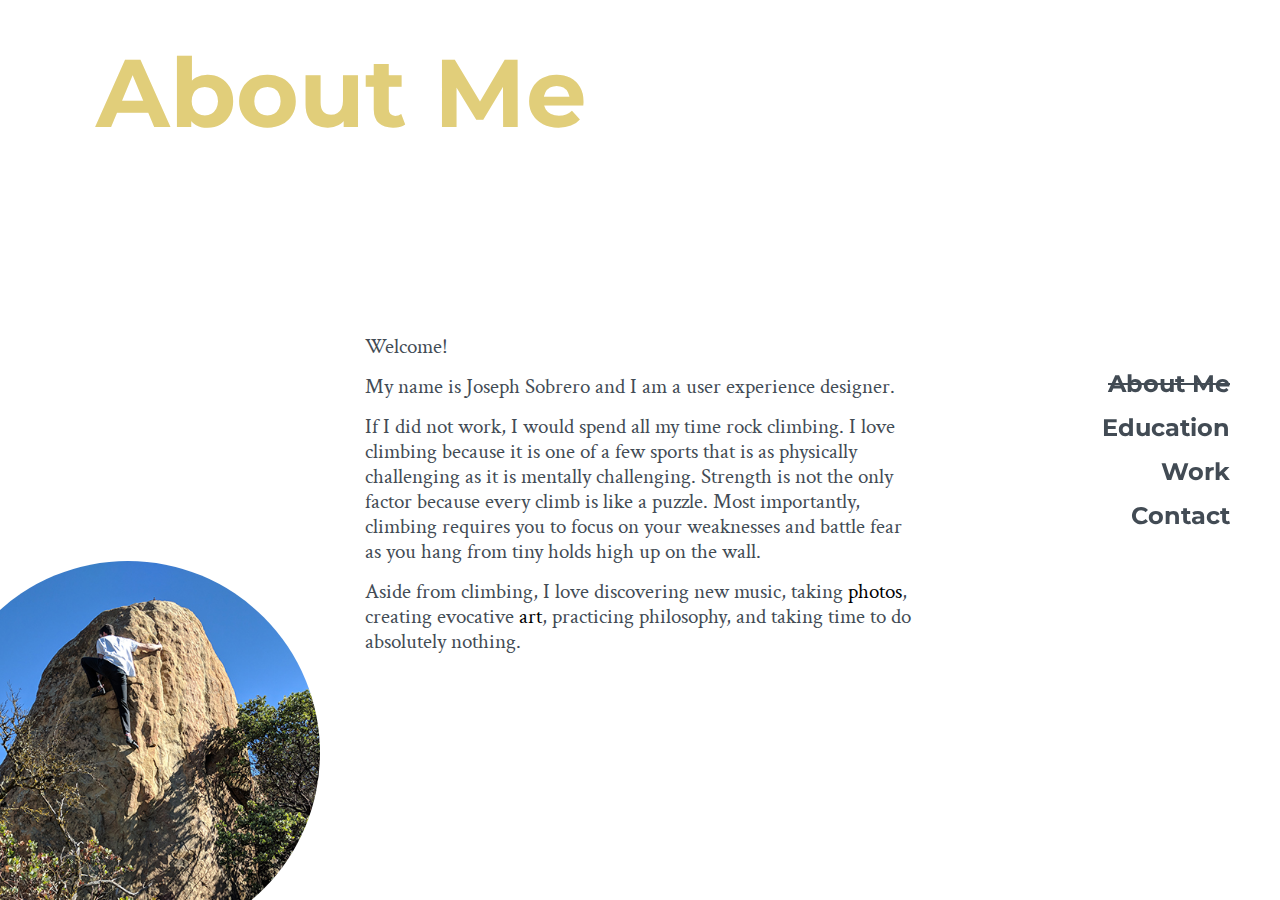
==== index.html @ 1c954d23 "rename photo styles and script to sub, add art page" ====
<!DOCTYPE html>
<html>
<head>
    <!-- META -->
    <meta charset="UTF-8">
    <meta name=viewport content="width=device-width, initial-scale=1">

    <!-- ICON -->
    <link rel="icon" href="images/logo.png">

    <title>Joseph Sobrero's Portfolio</title>

    <!-- CSS -->
    <link rel="stylesheet" type="text/css" href="style.css">

    <!-- JQUERY -->
    <script src="jquery-3.2.1.min.js"></script>

    <!-- JAVASCRIPT -->
    <script src="script.js?newversion"></script>

    <!-- FONTS -->
    <link href="https://fonts.googleapis.com/css?family=Montserrat:400,700" rel="stylesheet">
    <link href="https://fonts.googleapis.com/css?family=Crimson+Text:400,700" rel="stylesheet">
</head>
<body>

    <!-- NAV -->
    <nav>
        <p id="about-b">About Me</p>
        <p id="edu-b">Education</p>
        <p id="work-b">Work</p>
        <p id="contact-b">Contact</p>
    </nav>

    <!-- CONTENT -->
    <div class="center" id="about">
        <h1>About Me</h1>
        <div class="image-box">
            <img src="images/me.jpg" alt="Joseph Sobrero climbing">
        </div>
        <div class="content">
            <div class="text">
                <p>Welcome!</p>
                <p>My name is Joseph Sobrero and I am a user experience designer.</p>
                <p>If I did not work, I would spend all my time rock climbing. I love climbing because it is one
                    of a few sports that is as physically challenging as it is mentally challenging.
                    Strength is not the only factor because every climb is like a puzzle.
                    Most importantly, climbing requires you to focus on your weaknesses and battle
                    fear as you hang from tiny holds high up on the wall.</p>
                <p>Aside from climbing, I love discovering new music, taking <a href="photography.html">photos</a>, creating evocative <a href="art.html">art</a>, practicing philosophy, and
                    taking time to do absolutely nothing.</p>
            </div>
        </div>
    </div>
    <div class="center" id="edu" style="display:none;">
        <h1>Education</h1>
        <div class="image-box">
            <img src="images/poly.png" alt="California Polytechnic State University San Luis Obispo Logo">
        </div>
        <div class="content">
            <div class="text">
                <p class="no-margin"><span class="ital">Major:</span> Graphic Communication</p>
                <p class="no-margin"><span class="ital">Concentration:</span> Web &amp Digital Media</p>
                <p class="no-margin"><span class="ital">Minor:</span> Philosophy (completed)</p>
                <p class="no-margin"><span class="ital">Minor:</span> Computer Science</p>
                <p><span class="ital">Expected Graduation:</span> June 2019</p>
                <p>Cal Poly's Graphic Communication major offers amazing classes many of which are essential for user
                    experience design.
                </p>
                <p>Near the end of my first year at Cal Poly I found myself curious about programming, so after creating
                    my first website I decided pursue a computer science minor.
                </p>
                <p>Also, being interested in entrepreneurship and having a strong passion for philosohpy, I decided
                to pick up a minor in philosophy as well.</p>
            </div>
        </div>
    </div>
    <div class="center" id="work" style="display:none;">
        <h1>Work</h1>
        <div class="content"></div>
    </div>
    <div class="center" id="contact" style="display:none;">
        <h1>Contact</h1>
        <div class="content"></div>
    </div>
</body>
</html>
---- style.css ----
/*
   CSS3 RESET
   http://meyerweb.com/eric/tools/css/reset/
   v2.0 | 20110126
   License: none (public domain)
*/
html, body, div, span, applet, object, iframe,
h1, h2, h3, h4, h5, h6, p, blockquote, pre,
a, abbr, acronym, address, big, cite, code,
del, dfn, em, img, ins, kbd, q, s, samp,
small, strike, strong, sub, sup, tt, var,
b, u, i, center,
dl, dt, dd, ol, ul, li,
fieldset, form, label, legend,
table, caption, tbody, tfoot, thead, tr, th, td,
article, aside, canvas, details, embed,
figure, figcaption, footer, header, hgroup,
menu, nav, output, ruby, section, summary,
time, mark, audio, video {
  margin: 0;
  padding: 0;
  border: 0;
  font-size: 100%;
  font: inherit;
  vertical-align: baseline; }

/* HTML5 display-role reset for older browsers */
article, aside, details, figcaption, figure,
footer, header, hgroup, menu, nav, section {
  display: block; }

body {
  line-height: 1; }

ol, ul {
  list-style: none; }

blockquote, q {
  quotes: none; }

blockquote:before, blockquote:after,
q:before, q:after {
  content: '';
  content: none; }

table {
  border-collapse: collapse;
  border-spacing: 0; }

a {
  color: #000;
  text-decoration: none; }

/* CSS RESET SUB / SUP FIX */
sub, sup {
  /* Specified in % so that the sup/sup is the right size relative to the surrounding text */
  font-size: 75%;
  /* Zero out the line-height so that it doesn't interfere with the positioning that follows */
  line-height: 0;
  /* Where the magic happens: makes all browsers position the sup/sup properly, relative to the surrounding text */
  position: relative;
  /* Note that if you're using Eric Meyer's reset.css, this is already set and you can remove this rule */
  vertical-align: baseline; }

sup {
  /* Move the superscripted text up */
  top: -0.5em; }

sub {
  /* Move the subscripted text down, but only half as far down as the superscript moved up */
  bottom: -0.25em; }

nav {
  position: fixed;
  z-index: 10;
  right: 50px;
  top: 50%;
  transform: translateY(-50%);
  width: 150px;
  height: auto; }
  nav p {
    position: relative;
    float: right;
    width: auto;
    text-align: right;
    font-family: montserrat, sans-serif;
    font-weight: 700;
    font-size: 1.5em;
    color: #424B54;
    margin: 10px 0;
    text-decoration: none; }
    nav p:hover {
      font-weight: 400;
      cursor: pointer; }

#about-b {
  text-decoration: line-through; }

.center {
  position: absolute;
  z-index: 1;
  top: 0;
  width: 100%;
  height: 100vh;
  background-color: #FFFFFF;
  overflow: hidden; }
  .center h1 {
    position: absolute;
    z-index: 3;
    top: 5%;
    left: 7.5%;
    font-family: montserrat, sans-serif;
    font-weight: 700;
    font-size: 6em;
    color: #E1CE7A; }
  .center .image-box {
    position: absolute;
    left: -5%;
    bottom: -5%;
    width: 30%;
    height: 40%; }
  .center .content {
    position: absolute;
    z-index: 2;
    top: 50%;
    left: 50%;
    transform: translate(-50%, -50%);
    width: 70%;
    height: 60%; }
    .center .content .text {
      position: absolute;
      left: 50%;
      top: 55%;
      transform: translate(-50%, -45%);
      width: 550px;
      font-family: "Crimson Text", serif;
      font-size: 1.3em;
      color: #424B54;
      background-color: rgba(255, 255, 255, 0.8); }
      .center .content .text p {
        margin: 15px 0;
        line-height: 1.2; }
      .center .content .text .ital {
        font-weight: 600; }
      .center .content .text .no-margin {
        margin: 0; }

#about img, #edu img {
  position: absolute;
  left: 0;
  bottom: 0;
  width: 100%;
  height: auto;
  border-radius: 500px;
  border-bottom-left-radius: 0; }

/*# sourceMappingURL=style.css.map */
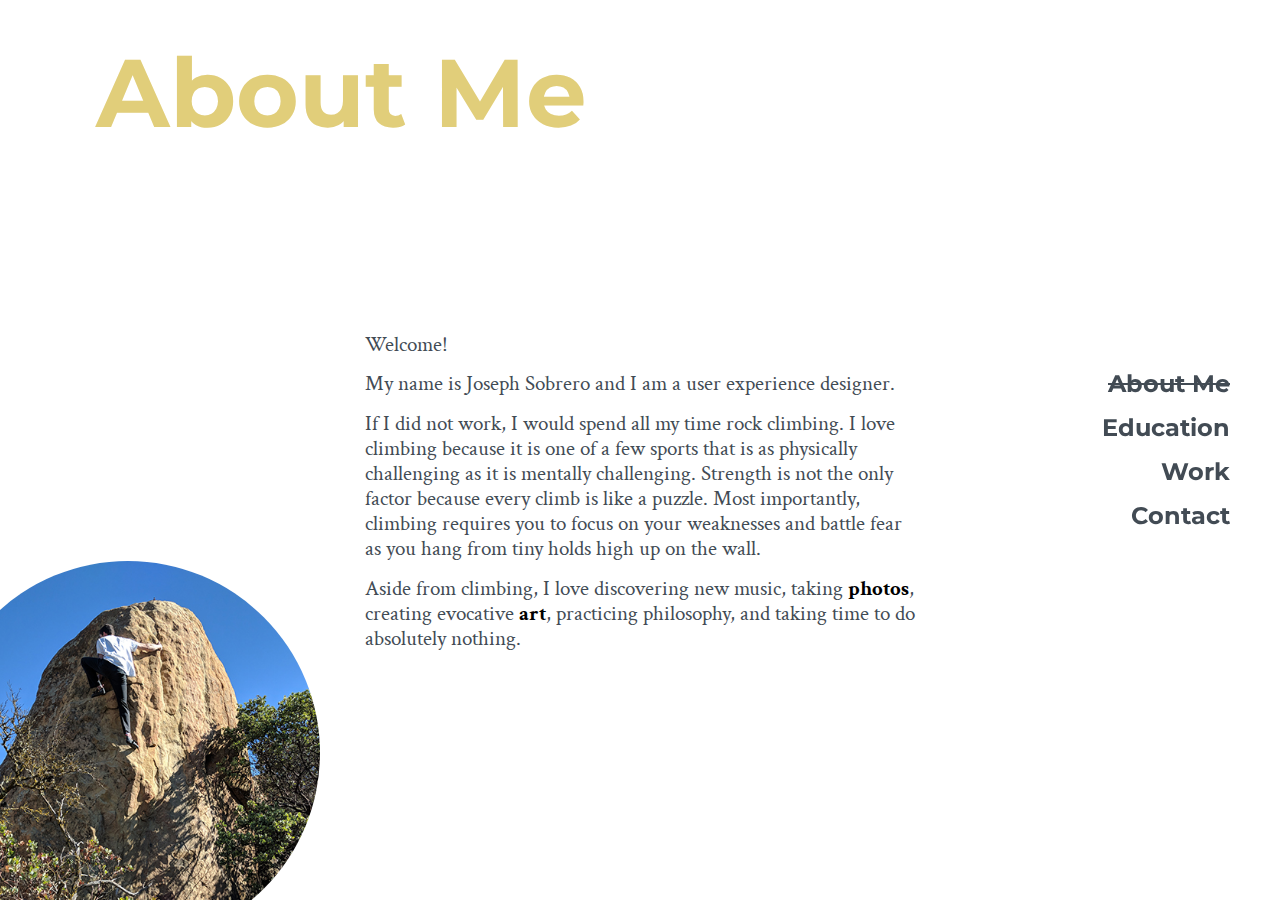
==== commit 5ec9e45e: "add image animations" ====
--- a/index.html
+++ b/index.html
@@ -36,8 +36,8 @@
     <!-- CONTENT -->
     <div class="center" id="about">
         <h1>About Me</h1>
-        <div class="image-box">
-            <img src="images/me.jpg" alt="Joseph Sobrero climbing">
+        <div id="about-img-box">
+            <img id="about-img" src="images/me.jpg" alt="Joseph Sobrero climbing">
         </div>
         <div class="content">
             <div class="text">
@@ -55,8 +55,8 @@
     </div>
     <div class="center" id="edu" style="display:none;">
         <h1>Education</h1>
-        <div class="image-box">
-            <img src="images/poly.png" alt="California Polytechnic State University San Luis Obispo Logo">
+        <div id="edu-img-box">
+            <img id="edu-img" src="images/poly.png" alt="California Polytechnic State University San Luis Obispo Logo">
         </div>
         <div class="content">
             <div class="text">
--- a/style.css
+++ b/style.css
@@ -70,6 +70,11 @@
   /* Move the subscripted text down, but only half as far down as the superscript moved up */
   bottom: -0.25em; }
 
+a {
+  color: #000;
+  font-weight: 700;
+  line-height: 0.8; }
+
 nav {
   position: fixed;
   z-index: 10;
@@ -113,20 +118,14 @@
     font-weight: 700;
     font-size: 6em;
     color: #E1CE7A; }
-  .center .image-box {
-    position: absolute;
-    left: -5%;
-    bottom: -5%;
-    width: 30%;
-    height: 40%; }
   .center .content {
     position: absolute;
     z-index: 2;
     top: 50%;
     left: 50%;
     transform: translate(-50%, -50%);
-    width: 70%;
-    height: 60%; }
+    width: 40%;
+    height: 50%; }
     .center .content .text {
       position: absolute;
       left: 50%;
@@ -136,6 +135,8 @@
       font-family: "Crimson Text", serif;
       font-size: 1.3em;
       color: #424B54;
+      padding: 25px;
+      border-radius: 15px;
       background-color: rgba(255, 255, 255, 0.8); }
       .center .content .text p {
         margin: 15px 0;
@@ -144,6 +145,14 @@
         font-weight: 600; }
       .center .content .text .no-margin {
         margin: 0; }
+
+#about-img-box, #edu-img-box {
+  position: absolute;
+  z-index: 1;
+  left: -5%;
+  bottom: -5%;
+  width: 30%;
+  height: 40%; }
 
 #about img, #edu img {
   position: absolute;
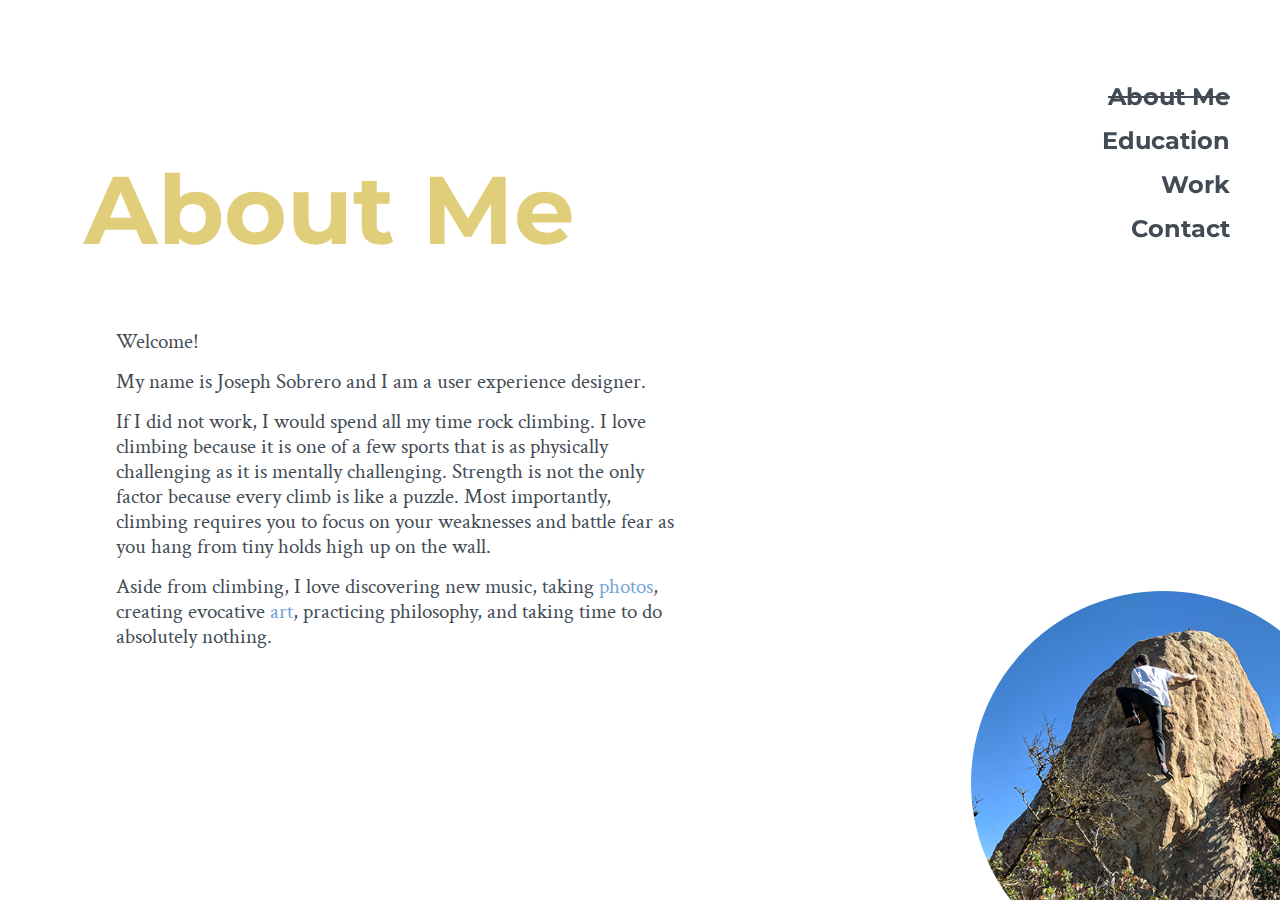
==== commit 378a554c: "change content positioning index.html" ====
--- a/index.html
+++ b/index.html
@@ -58,22 +58,20 @@
         <div id="edu-img-box">
             <img id="edu-img" src="images/poly.png" alt="California Polytechnic State University San Luis Obispo Logo">
         </div>
-        <div class="content">
-            <div class="text">
-                <p class="no-margin"><span class="ital">Major:</span> Graphic Communication</p>
-                <p class="no-margin"><span class="ital">Concentration:</span> Web &amp Digital Media</p>
-                <p class="no-margin"><span class="ital">Minor:</span> Philosophy (completed)</p>
-                <p class="no-margin"><span class="ital">Minor:</span> Computer Science</p>
-                <p><span class="ital">Expected Graduation:</span> June 2019</p>
-                <p>Cal Poly's Graphic Communication major offers amazing classes many of which are essential for user
-                    experience design.
-                </p>
-                <p>Near the end of my first year at Cal Poly I found myself curious about programming, so after creating
-                    my first website I decided pursue a computer science minor.
-                </p>
-                <p>Also, being interested in entrepreneurship and having a strong passion for philosohpy, I decided
-                to pick up a minor in philosophy as well.</p>
-            </div>
+        <div class="text">
+            <p class="no-margin"><span class="ital">Major:</span> Graphic Communication</p>
+            <p class="no-margin"><span class="ital">Concentration:</span> Web &amp Digital Media</p>
+            <p class="no-margin"><span class="ital">Minor:</span> Philosophy (completed)</p>
+            <p class="no-margin"><span class="ital">Minor:</span> Computer Science</p>
+            <p><span class="ital">Expected Graduation:</span> June 2019</p>
+            <p>Cal Poly's Graphic Communication major offers amazing classes many of which are essential for user
+                experience design.
+            </p>
+            <p>Near the end of my first year at Cal Poly I found myself curious about programming, so after creating
+                my first website I decided pursue a computer science minor.
+            </p>
+            <p>Also, being interested in entrepreneurship and having a strong passion for philosohpy, I decided
+            to pick up a minor in philosophy as well.</p>
         </div>
     </div>
     <div class="center" id="work" style="display:none;">
@@ -82,7 +80,10 @@
     </div>
     <div class="center" id="contact" style="display:none;">
         <h1>Contact</h1>
-        <div class="content"></div>
+        <div id="contact-img-box">
+            <img id="contact-img" src="images/me.jpg" alt="Joseph Sobrero Contact Photo">
+        </div>
+        <a id="email-link" href="mailto:josephsobrerodesign@gmail.com"> josephsobrerodesign@gmail.com</a>
     </div>
 </body>
 </html>--- a/style.css
+++ b/style.css
@@ -71,16 +71,23 @@
   bottom: -0.25em; }
 
 a {
-  color: #000;
-  font-weight: 700;
-  line-height: 0.8; }
+  color: #72A4D8; }
+
+#email-link {
+  font-weight: 400;
+  text-align: center;
+  position: absolute;
+  top: 50%;
+  left: 50%;
+  transform: translate(-50%, -50%);
+  font-family: montserrat, sans-serif;
+  font-size: 1.2em; }
 
 nav {
   position: fixed;
   z-index: 10;
   right: 50px;
-  top: 50%;
-  transform: translateY(-50%);
+  top: 75px;
   width: 150px;
   height: auto; }
   nav p {
@@ -112,55 +119,47 @@
   .center h1 {
     position: absolute;
     z-index: 3;
-    top: 5%;
-    left: 7.5%;
+    top: 18%;
+    left: 5%;
+    margin: 0 20px;
     font-family: montserrat, sans-serif;
     font-weight: 700;
     font-size: 6em;
     color: #E1CE7A; }
-  .center .content {
+  .center .text {
     position: absolute;
     z-index: 2;
-    top: 50%;
-    left: 50%;
-    transform: translate(-50%, -50%);
-    width: 40%;
-    height: 50%; }
-    .center .content .text {
-      position: absolute;
-      left: 50%;
-      top: 55%;
-      transform: translate(-50%, -45%);
-      width: 550px;
-      font-family: "Crimson Text", serif;
-      font-size: 1.3em;
-      color: #424B54;
-      padding: 25px;
-      border-radius: 15px;
-      background-color: rgba(255, 255, 255, 0.8); }
-      .center .content .text p {
-        margin: 15px 0;
-        line-height: 1.2; }
-      .center .content .text .ital {
-        font-weight: 600; }
-      .center .content .text .no-margin {
-        margin: 0; }
+    left: 7.5%;
+    top: 35%;
+    width: 600px;
+    font-family: "Crimson Text", serif;
+    font-size: 1.3em;
+    color: #424B54;
+    border-radius: 15px;
+    background-color: rgba(255, 255, 255, 0.8); }
+    .center .text p {
+      margin: 15px 20px;
+      line-height: 1.2; }
+    .center .text .ital {
+      font-weight: 600;
+      margin-right: 10px; }
+    .center .text .no-margin {
+      margin: 0 20px; }
 
-#about-img-box, #edu-img-box {
+#about-img-box, #edu-img-box, #contact-img-box {
   position: absolute;
   z-index: 1;
-  left: -5%;
-  bottom: -5%;
+  right: -75px;
+  bottom: -75px;
   width: 30%;
   height: 40%; }
 
-#about img, #edu img {
+#about-img, #edu-img, #contact-img {
   position: absolute;
   left: 0;
   bottom: 0;
   width: 100%;
   height: auto;
-  border-radius: 500px;
-  border-bottom-left-radius: 0; }
+  border-radius: 500px; }
 
 /*# sourceMappingURL=style.css.map */
